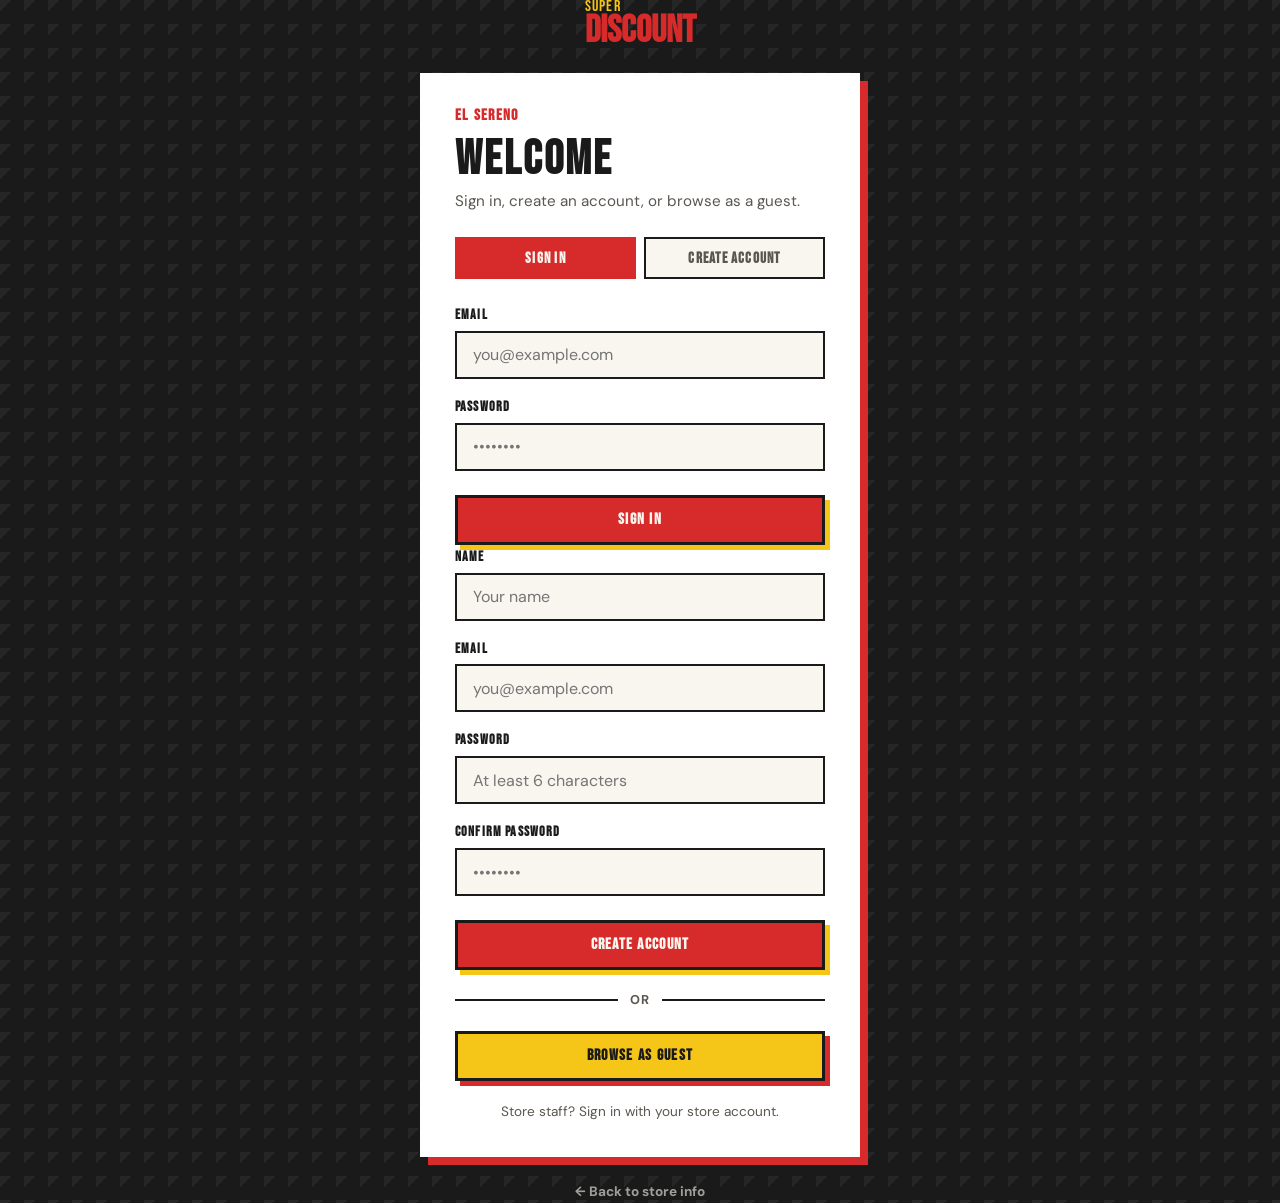
==== cart.html @ e653a316 "Standalone Super Discount shop (catalog, cart, product pages) Separates the e-commerce shop from the" ====
<!DOCTYPE html>
<html lang="en">
<head>
    <meta charset="UTF-8">
    <meta name="viewport" content="width=device-width, initial-scale=1.0">
    <meta name="description" content="Review your order from Super Discount El Sereno. Call (323) 223-8115 to confirm pickup at 3118 N Eastern Ave.">
    <meta name="theme-color" content="#D72B2B">
    <link rel="apple-touch-icon" sizes="180x180" href="apple-touch-icon.png">
    <title>Cart | Super Discount El Sereno</title>
    <link rel="preconnect" href="https://fonts.googleapis.com">
    <link rel="preconnect" href="https://fonts.gstatic.com" crossorigin>
    <link href="https://fonts.googleapis.com/css2?family=Bebas+Neue&family=DM+Sans:wght@400;500;700&display=swap" rel="stylesheet">
    <link rel="stylesheet" href="css/styles.css">
</head>
<body>
    <a class="skip-link" href="#main">Skip to content</a>

    <header class="site-header">
        <nav class="nav" aria-label="Main navigation">
            <a class="logo" href="https://epicsereno.github.io/superdiscount/" aria-label="Super Discount home">
                <span>Super</span>
                <strong>Discount</strong>
            </a>
            <button class="menu-toggle" type="button" aria-expanded="false" aria-controls="nav-links">
                <span></span>
                <span></span>
                <span></span>
                <span class="sr-only">Menu</span>
            </button>
            <ul class="nav-links" id="nav-links">
                <li><a href="https://epicsereno.github.io/superdiscount/#services">Services</a></li>
                <li><a href="https://epicsereno.github.io/superdiscount/#about">About</a></li>
                <li><a href="https://epicsereno.github.io/superdiscount/#location">Find Us</a></li>
                <li><a href="index.html">Shop</a></li>
                <li>
                    <a href="cart.html" class="cart-link" aria-label="View cart" aria-current="page">
                        <svg width="22" height="22" viewBox="0 0 24 24" fill="none" stroke="currentColor" stroke-width="2.5" stroke-linecap="round" stroke-linejoin="round" aria-hidden="true">
                            <path d="M6 2 3 6v14a2 2 0 0 0 2 2h14a2 2 0 0 0 2-2V6l-3-4z"/>
                            <line x1="3" y1="6" x2="21" y2="6"/>
                            <path d="M16 10a4 4 0 0 1-8 0"/>
                        </svg>
                        <span class="cart-count" id="cart-count" hidden>0</span>
                    </a>
                </li>
                <li id="nav-signout" hidden>
                    <button class="nav-signout-btn" onclick="Auth.logout()">Sign Out</button>
                </li>
            </ul>
        </nav>
    </header>

    <main id="main">
        <section class="shop-hero">
            <div class="container">
                <p class="eyebrow">Your Order</p>
                <h1 class="shop-title">Cart</h1>
                <p class="shop-subtitle">Review your items, then call us to confirm pickup or place your order.</p>
            </div>
        </section>

        <section class="cart-section">
            <div class="container cart-layout">
                <div>
                    <div id="cart-items" aria-live="polite"></div>
                    <p class="cart-empty" id="cart-empty" hidden>
                        Your cart is empty. <a href="index.html">Browse the shop</a> to add items.
                    </p>
                </div>

                <aside class="cart-summary" id="cart-summary" hidden aria-label="Order summary">
                    <h2>Order Summary</h2>
                    <div class="summary-row">
                        <span id="cart-count-items">0 items</span>
                        <strong id="cart-subtotal">$0.00</strong>
                    </div>
                    <p class="summary-note">Prices are approximate. Final total confirmed at pickup or by phone. EBT accepted in store.</p>
                    <a href="tel:+13232238115" class="btn btn-primary">Call to Order: (323) 223-8115</a>
                    <a href="index.html" class="btn btn-secondary">Continue Shopping</a>
                    <button class="btn btn-ghost" id="clear-cart">Clear Cart</button>
                </aside>
            </div>
        </section>
    </main>

    <footer class="site-footer">
        <div class="container footer-layout">
            <p><strong>Super Discount</strong><br>3118 N Eastern Ave, Los Angeles, CA 90032</p>
            <p><strong>Hours</strong><br>9:30 AM–9 PM daily</p>
            <p><a href="tel:+13232238115">(323) 223-8115</a></p>
            <p>&copy; 2026 Super Discount El Sereno.</p>
        </div>
    </footer>

    <script src="js/main.js"></script>
    <script src="js/auth.js"></script>
    <script>Auth.requireAuth();</script>
    <script src="js/cart.js"></script>
    <script src="js/cart-page.js"></script>
</body>
</html>
---- css/styles.css ----
:root {
    --color-primary: #D72B2B;
    --color-secondary: #F5C518;
    --color-background: #F9F6F0;
    --color-text: #1A1A1A;
    --color-accent: #1B2A4A;
    --color-muted: #5B5650;
    --color-surface: #FFFFFF;
    --color-line: #1A1A1A;
    --shadow-sign: 7px 7px 0 rgba(26, 26, 26, 0.18);
    --shadow-lift: 0 8px 24px rgba(26, 26, 26, 0.12);
}

* {
    box-sizing: border-box;
}

html {
    scroll-behavior: smooth;
}

body {
    margin: 0;
    color: var(--color-text);
    font-family: "DM Sans", Arial, sans-serif;
    font-size: 17px;
    line-height: 1.6;
    background:
        linear-gradient(90deg, rgba(26, 26, 26, 0.035) 1px, transparent 1px) 0 0 / 32px 32px,
        linear-gradient(rgba(26, 26, 26, 0.025) 1px, transparent 1px) 0 0 / 32px 32px,
        var(--color-background);
}

body.menu-open {
    overflow: hidden;
}

img,
svg {
    display: block;
}

img {
    max-width: 100%;
}

a {
    color: inherit;
}

.skip-link,
.sr-only {
    position: absolute;
    width: 1px;
    height: 1px;
    padding: 0;
    overflow: hidden;
    clip: rect(0, 0, 0, 0);
    white-space: nowrap;
    border: 0;
}

.skip-link:focus {
    top: 1rem;
    left: 1rem;
    z-index: 2000;
    width: auto;
    height: auto;
    padding: 0.75rem 1rem;
    clip: auto;
    color: var(--color-background);
    background: var(--color-primary);
}

.site-header {
    position: sticky;
    top: 0;
    z-index: 1000;
    color: var(--color-background);
    background: var(--color-text);
    border-bottom: 4px solid var(--color-secondary);
    transition: box-shadow 180ms ease;
}

.site-header.is-scrolled {
    box-shadow: 0 8px 22px rgba(26, 26, 26, 0.2);
}

.nav,
.container {
    width: min(1120px, calc(100% - 32px));
    margin: 0 auto;
}

.nav {
    display: flex;
    align-items: center;
    justify-content: space-between;
    min-height: 72px;
}

.logo {
    display: inline-flex;
    flex-direction: column;
    color: var(--color-background);
    font-family: "Bebas Neue", Impact, sans-serif;
    line-height: 0.9;
    text-decoration: none;
    text-transform: uppercase;
}

.logo span {
    color: var(--color-secondary);
    font-size: 1rem;
    font-weight: 700;
    letter-spacing: 0.08em;
}

.logo strong {
    color: var(--color-primary);
    font-size: 1.85rem;
    font-weight: 800;
}

.nav-links {
    display: flex;
    align-items: center;
    gap: 1.35rem;
    margin: 0;
    padding: 0;
    list-style: none;
}

.nav-links a {
    position: relative;
    color: var(--color-background);
    font-size: 0.78rem;
    font-weight: 700;
    letter-spacing: 0.08em;
    text-decoration: none;
    text-transform: uppercase;
}

.nav-links a::after {
    position: absolute;
    right: 0;
    bottom: -0.42rem;
    left: 0;
    height: 3px;
    content: "";
    background: var(--color-primary);
    transform: scaleX(0);
    transform-origin: left;
    transition: transform 180ms ease;
}

.nav-links a:hover::after,
.nav-links a:focus-visible::after {
    transform: scaleX(1);
}

.nav-links a[aria-current="page"]::after {
    transform: scaleX(1);
}

.menu-toggle {
    display: none;
    width: 44px;
    height: 44px;
    padding: 0;
    color: var(--color-background);
    background: transparent;
    border: 2px solid rgba(250, 247, 242, 0.45);
    border-radius: 0;
    cursor: pointer;
}

.menu-toggle span:not(.sr-only) {
    display: block;
    width: 20px;
    height: 2px;
    margin: 4px auto;
    background: currentColor;
}

/* ── Hero ──────────────────────────────────────────────────────── */

.hero {
    position: relative;
    display: grid;
    min-height: calc(92svh - 72px);
    padding: clamp(4.75rem, 10vw, 8rem) 1rem 2rem;
    overflow: hidden;
    color: var(--color-background);
    place-items: end center;
}

.hero::after {
    position: absolute;
    inset: 0;
    z-index: 0;
    pointer-events: none;
    content: "";
    opacity: 0.08;
    background-image: url("data:image/svg+xml,%3Csvg xmlns='http://www.w3.org/2000/svg' width='160' height='160' viewBox='0 0 160 160'%3E%3Cfilter id='n'%3E%3CfeTurbulence type='fractalNoise' baseFrequency='.9' numOctaves='4' stitchTiles='stitch'/%3E%3C/filter%3E%3Crect width='160' height='160' filter='url(%23n)' opacity='.55'/%3E%3C/svg%3E");
    mix-blend-mode: screen;
}

.hero-media {
    position: absolute;
    inset: 0;
    background:
        linear-gradient(0deg, rgba(0, 0, 0, 0.45), rgba(0, 0, 0, 0.16) 44%, rgba(0, 0, 0, 0.04)),
        linear-gradient(90deg, rgba(26, 26, 26, 0.68), rgba(26, 26, 26, 0.22) 52%, rgba(26, 26, 26, 0.54)),
        url("../public/images/storefront.webp") center/cover,
        url("../public/images/storefront.png") center/cover;
    background-color: var(--color-primary);
}

.hero-content {
    position: relative;
    z-index: 1;
    width: min(1060px, 100%);
}

.eyebrow {
    margin: 0 0 0.75rem;
    color: var(--color-primary);
    font-family: "Bebas Neue", Impact, sans-serif;
    font-size: 1rem;
    font-weight: 800;
    letter-spacing: 0.08em;
    line-height: 1;
    text-transform: uppercase;
}

.hero .eyebrow {
    display: inline-block;
    padding-left: 0.8rem;
    color: var(--color-background);
    border-left: 5px solid var(--color-primary);
    text-shadow: 0 2px 10px rgba(0, 0, 0, 0.75);
}

h1,
h2,
h3,
p {
    margin-top: 0;
}

h1,
h2,
h3 {
    font-family: "Bebas Neue", Impact, sans-serif;
    letter-spacing: 0.05em;
    font-weight: 800;
    text-transform: uppercase;
}

h1 {
    max-width: 900px;
    margin-bottom: 0.85rem;
    color: var(--color-secondary);
    font-size: clamp(4.2rem, 12vw, 9rem);
    line-height: 0.86;
    text-shadow: 5px 5px 0 var(--color-text);
}

h2 {
    margin-bottom: 1rem;
    font-size: clamp(2.25rem, 5vw, 4.2rem);
    line-height: 0.95;
}

h3 {
    margin-bottom: 0.65rem;
    font-size: 1.7rem;
    line-height: 1;
}

.hero-copy {
    width: min(760px, 100%);
    margin-bottom: 1.2rem;
    font-size: clamp(1.05rem, 2vw, 1.3rem);
    font-weight: 700;
    text-shadow: 0 2px 14px rgba(0, 0, 0, 0.9);
}

.hero-actions,
.inline-actions {
    display: flex;
    flex-wrap: wrap;
    gap: 0.8rem;
}

.btn {
    display: inline-flex;
    align-items: center;
    justify-content: center;
    min-height: 50px;
    padding: 14px 28px;
    color: var(--color-text);
    font-family: "Bebas Neue", Impact, sans-serif;
    font-size: 1rem;
    font-weight: 800;
    letter-spacing: 0.08em;
    line-height: 1;
    text-decoration: none;
    text-transform: uppercase;
    border: 3px solid var(--color-line);
    border-radius: 0;
    cursor: pointer;
    transition: background-color 180ms ease, color 180ms ease, transform 180ms ease;
}

.btn:hover,
.btn:focus-visible {
    transform: translateY(-2px);
}

.btn-primary {
    color: var(--color-background);
    background: var(--color-primary);
    box-shadow: 5px 5px 0 var(--color-secondary);
}

.btn-primary:hover,
.btn-primary:focus-visible {
    color: var(--color-text);
    background: var(--color-secondary);
}

.btn-secondary {
    color: var(--color-text);
    background: var(--color-secondary);
    box-shadow: 5px 5px 0 var(--color-primary);
}

.btn-secondary:hover,
.btn-secondary:focus-visible {
    color: var(--color-background);
    background: var(--color-primary);
}

.hero-store-actions {
    width: min(960px, 100%);
}

.sign-wall {
    display: flex;
    flex-wrap: wrap;
    gap: 0.45rem;
    margin: 1.6rem 0 0;
    padding: 0;
    list-style: none;
}

.sign-wall li {
    padding: 0.42rem 0.7rem;
    color: var(--color-text);
    font-family: "Bebas Neue", Impact, sans-serif;
    font-size: 0.98rem;
    font-weight: 800;
    line-height: 1;
    text-transform: uppercase;
    background: var(--color-secondary);
    border: 2px solid var(--color-line);
    box-shadow: 3px 3px 0 rgba(0, 0, 0, 0.45);
}

.sign-wall li:nth-child(3n) {
    color: var(--color-background);
    background: var(--color-primary);
}

.sign-wall li:nth-child(3n + 1) {
    color: var(--color-background);
    background: var(--color-accent);
}

.store-strip {
    display: grid;
    grid-template-columns: repeat(3, 1fr);
    gap: 1px;
    width: min(900px, 100%);
    margin: 1.8rem 0 0;
    overflow: hidden;
    background: rgba(250, 247, 242, 0.32);
    border: 3px solid rgba(250, 247, 242, 0.75);
}

.store-strip div {
    padding: 1rem;
    background: rgba(26, 26, 26, 0.76);
}

.store-strip dt {
    color: var(--color-secondary);
    font-family: "Bebas Neue", Impact, sans-serif;
    font-size: 1rem;
    font-weight: 800;
    letter-spacing: 0.04em;
    line-height: 1;
    text-transform: uppercase;
}

.store-strip dd {
    margin: 0.22rem 0 0;
    font-weight: 700;
}

/* ── Sections ──────────────────────────────────────────────────── */

.section {
    padding: clamp(4rem, 8vw, 6.5rem) 0;
    scroll-margin-top: 90px;
}

.section-heading {
    width: min(790px, 100%);
    margin: 0 auto 2.3rem;
    text-align: center;
}

/* ── Services ──────────────────────────────────────────────────── */

.service-grid {
    display: grid;
    grid-template-columns: repeat(4, 1fr);
    gap: 0.9rem;
}

.service-card {
    position: relative;
    min-height: 268px;
    padding: 1.35rem;
    overflow: hidden;
    background: var(--color-surface);
    border: 3px solid var(--color-line);
    border-left: 6px solid var(--color-secondary);
    box-shadow: var(--shadow-sign);
    transition: box-shadow 180ms ease, transform 180ms ease;
}

.service-card:nth-child(even) {
    background: #FFF4BF;
}

.service-card:hover,
.service-card:focus-within {
    box-shadow: var(--shadow-lift);
    transform: translateY(-2px);
}

.service-card::after {
    position: absolute;
    right: -0.18rem;
    bottom: -0.6rem;
    color: rgba(215, 43, 43, 0.08);
    font-family: "Bebas Neue", Impact, sans-serif;
    font-size: 9rem;
    line-height: 0.8;
    content: attr(data-number);
}

.card-number {
    position: relative;
    z-index: 1;
    display: block;
    margin-bottom: 1.15rem;
    color: var(--color-primary);
    font-family: "Bebas Neue", Impact, sans-serif;
    font-size: 3.4rem;
    line-height: 0.85;
}

.service-card h3,
.service-card p {
    position: relative;
    z-index: 1;
}

.service-card p {
    margin-bottom: 0;
    color: var(--color-muted);
}

/* ── About ─────────────────────────────────────────────────────── */

.about-section {
    color: var(--color-background);
    background:
        linear-gradient(135deg, rgba(255, 255, 255, 0.08) 25%, transparent 25%) 0 0 / 24px 24px,
        var(--color-primary);
}

.about-layout,
.location-layout,
.footer-layout {
    display: grid;
    align-items: center;
    gap: 2rem;
}

.about-layout {
    grid-template-columns: minmax(0, 850px);
    justify-content: center;
}

.lead {
    color: rgba(249, 246, 240, 0.86);
    font-size: 1.13rem;
}

.pull-quote {
    margin-bottom: 1rem;
    color: var(--color-secondary);
    font-family: "Bebas Neue", Impact, sans-serif;
    font-size: clamp(3rem, 7vw, 5.7rem);
    letter-spacing: 0.05em;
    line-height: 0.88;
    text-transform: uppercase;
    text-shadow: 4px 4px 0 rgba(26, 26, 26, 0.25);
}

.check-list {
    display: grid;
    gap: 12px;
    margin: 1.55rem 0 0;
    padding: 0;
    list-style: none;
}

.check-list li {
    padding: 0.8rem 0.95rem;
    font-weight: 700;
    background: rgba(26, 26, 26, 0.2);
    border-left: 3px solid var(--color-secondary);
}

/* ── Location ──────────────────────────────────────────────────── */

.location-section {
    color: var(--color-background);
    background: var(--color-text);
}

.location-section .eyebrow,
.location-section h2 {
    color: var(--color-secondary);
}

.location-layout {
    grid-template-columns: 0.75fr 1.25fr;
}

address {
    margin-bottom: 1rem;
    font-style: normal;
    font-weight: 700;
}

.location-note {
    color: rgba(249, 246, 240, 0.82);
}

.map-panel {
    min-height: 430px;
    overflow: hidden;
    background: var(--color-primary);
    border: 4px solid var(--color-secondary);
    box-shadow: 7px 7px 0 rgba(245, 197, 24, 0.22);
}

.map-panel iframe {
    display: block;
    width: 100%;
    height: 430px;
    border: 0;
}

/* ── Footer ────────────────────────────────────────────────────── */

.site-footer {
    padding: 2.5rem 0;
    color: var(--color-background);
    background: var(--color-text);
    border-top: 6px solid var(--color-primary);
}

.footer-layout {
    grid-template-columns: 1fr auto auto auto;
    align-items: end;
}

.footer-layout p {
    margin: 0;
}

.footer-layout strong {
    color: var(--color-primary);
}

.footer-layout a {
    color: var(--color-primary);
    font-weight: 800;
    text-decoration: none;
}

/* ── Login page ─────────────────────────────────────────────────  */

.login-page {
    display: flex;
    min-height: 100svh;
    align-items: center;
    justify-content: center;
    background:
        linear-gradient(135deg, rgba(255,255,255,0.05) 25%, transparent 25%) 0 0 / 24px 24px,
        var(--color-text);
}

.login-wrap {
    display: flex;
    flex-direction: column;
    align-items: center;
    width: min(440px, calc(100% - 2rem));
    gap: 1.5rem;
}

.login-logo {
    display: inline-flex;
    flex-direction: column;
    color: var(--color-background);
    font-family: "Bebas Neue", Impact, sans-serif;
    line-height: 0.9;
    text-decoration: none;
    text-transform: uppercase;
}

.login-logo span {
    color: var(--color-secondary);
    font-size: 1rem;
    letter-spacing: 0.08em;
}

.login-logo strong {
    color: var(--color-primary);
    font-size: 2.4rem;
}

.login-card {
    width: 100%;
    padding: 2rem;
    background: var(--color-surface);
    border: 3px solid rgba(249, 246, 240, 0.15);
    box-shadow: 8px 8px 0 var(--color-primary);
}

.login-heading {
    margin-bottom: 0.3rem;
    color: var(--color-text);
    font-size: 3rem;
    line-height: 1;
    text-shadow: none;
}

.login-sub {
    margin-bottom: 1.5rem;
    color: var(--color-muted);
    font-size: 0.95rem;
}

.login-form {
    display: flex;
    flex-direction: column;
    gap: 1rem;
}

.field-group {
    display: flex;
    flex-direction: column;
    gap: 0.3rem;
}

.field-label {
    color: var(--color-text);
    font-family: "Bebas Neue", Impact, sans-serif;
    font-size: 0.9rem;
    font-weight: 800;
    letter-spacing: 0.08em;
    text-transform: uppercase;
}

.field-input {
    height: 48px;
    padding: 0 1rem;
    color: var(--color-text);
    font-family: "DM Sans", Arial, sans-serif;
    font-size: 1rem;
    background: var(--color-background);
    border: 2px solid var(--color-line);
    border-radius: 0;
    outline: none;
    transition: border-color 140ms ease;
}

.field-input:focus {
    border-color: var(--color-primary);
}

.login-error {
    margin: 0;
    padding: 0.65rem 0.85rem;
    color: var(--color-background);
    font-size: 0.88rem;
    font-weight: 700;
    background: var(--color-primary);
    border-left: 4px solid #8B0000;
}

.login-submit {
    width: 100%;
    margin-top: 0.5rem;
    justify-content: center;
}

.login-tabs {
    display: flex;
    gap: 0.5rem;
    margin-bottom: 1.5rem;
}

.login-tab {
    flex: 1;
    min-height: 42px;
    padding: 0.5rem;
    color: var(--color-muted);
    font-family: "Bebas Neue", Impact, sans-serif;
    font-size: 0.95rem;
    font-weight: 800;
    letter-spacing: 0.08em;
    text-transform: uppercase;
    background: var(--color-background);
    border: 2px solid var(--color-line);
    cursor: pointer;
    transition: color 140ms ease, background-color 140ms ease;
}

.login-tab.is-active {
    color: var(--color-background);
    background: var(--color-primary);
    border-color: var(--color-primary);
}

.login-divider {
    display: flex;
    align-items: center;
    margin: 1.25rem 0;
    color: var(--color-muted);
    font-size: 0.8rem;
    font-weight: 700;
    text-transform: uppercase;
    letter-spacing: 0.08em;
}

.login-divider::before,
.login-divider::after {
    content: "";
    flex: 1;
    height: 2px;
    background: var(--color-line);
}

.login-divider span {
    padding: 0 0.75rem;
}

.login-guest {
    width: 100%;
    justify-content: center;
}

.login-help {
    margin: 1.25rem 0 0;
    color: var(--color-muted);
    font-size: 0.85rem;
    text-align: center;
}

.login-help a {
    color: var(--color-primary);
    font-weight: 700;
    text-decoration: none;
}

.login-back {
    color: rgba(249, 246, 240, 0.6);
    font-size: 0.85rem;
    font-weight: 700;
    text-decoration: none;
    transition: color 140ms ease;
}

.login-back:hover {
    color: var(--color-secondary);
}

/* ── Nav auth controls ──────────────────────────────────────────── */

.nav-signout-btn {
    padding: 0.35rem 0.75rem;
    color: var(--color-text);
    font-family: "Bebas Neue", Impact, sans-serif;
    font-size: 0.78rem;
    font-weight: 800;
    letter-spacing: 0.08em;
    text-transform: uppercase;
    background: var(--color-secondary);
    border: 2px solid var(--color-line);
    border-radius: 0;
    cursor: pointer;
    transition: background-color 140ms ease;
}

.nav-signout-btn:hover {
    background: var(--color-primary);
    color: var(--color-background);
}

/* ── Cart icon in nav ───────────────────────────────────────────── */

.cart-link {
    position: relative;
    display: inline-flex;
    align-items: center;
    color: var(--color-background);
    text-decoration: none;
}

.cart-count {
    position: absolute;
    top: -6px;
    right: -8px;
    min-width: 18px;
    height: 18px;
    padding: 0 4px;
    color: var(--color-text);
    font-size: 0.7rem;
    font-weight: 800;
    line-height: 18px;
    text-align: center;
    background: var(--color-secondary);
    border: 2px solid var(--color-text);
    border-radius: 0;
}

/* ── Shop / Cart page hero ──────────────────────────────────────── */

.shop-hero {
    padding: clamp(3rem, 6vw, 4.5rem) 0 clamp(2rem, 4vw, 3rem);
    color: var(--color-background);
    background:
        linear-gradient(135deg, rgba(255,255,255,0.06) 25%, transparent 25%) 0 0 / 24px 24px,
        var(--color-text);
    border-bottom: 5px solid var(--color-secondary);
}

.shop-hero .eyebrow {
    color: var(--color-primary);
    border-left: none;
    padding-left: 0;
    text-shadow: none;
}

.shop-title {
    margin-bottom: 0.5rem;
    color: var(--color-secondary);
    font-size: clamp(3.5rem, 10vw, 7rem);
    line-height: 0.88;
    text-shadow: 4px 4px 0 var(--color-primary);
}

.shop-subtitle {
    max-width: 640px;
    margin: 0.75rem 0 0;
    color: rgba(249, 246, 240, 0.82);
    font-size: 1.05rem;
    font-weight: 500;
}

/* ── Filter bar ─────────────────────────────────────────────────── */

.shop-filters-section {
    position: sticky;
    top: 72px;
    z-index: 900;
    padding: 0.85rem 0;
    background: var(--color-background);
    border-bottom: 3px solid var(--color-line);
}

.filter-bar {
    display: flex;
    flex-wrap: wrap;
    align-items: center;
    gap: 0.75rem;
}

.filter-pills {
    display: flex;
    flex-wrap: wrap;
    gap: 0.4rem;
    flex: 1;
}

.filter-pill {
    padding: 0.4rem 0.85rem;
    color: var(--color-text);
    font-family: "Bebas Neue", Impact, sans-serif;
    font-size: 0.92rem;
    font-weight: 800;
    letter-spacing: 0.06em;
    line-height: 1;
    text-transform: uppercase;
    background: var(--color-surface);
    border: 2px solid var(--color-line);
    border-radius: 0;
    cursor: pointer;
    transition: background-color 140ms ease, color 140ms ease;
}

.filter-pill:hover {
    background: var(--color-secondary);
}

.filter-pill.is-active {
    color: var(--color-background);
    background: var(--color-text);
    border-color: var(--color-text);
}

.search-input {
    min-width: 200px;
    height: 40px;
    padding: 0 0.9rem;
    color: var(--color-text);
    font-family: "DM Sans", Arial, sans-serif;
    font-size: 0.9rem;
    background: var(--color-surface);
    border: 2px solid var(--color-line);
    border-radius: 0;
    outline: none;
    transition: border-color 140ms ease;
}

.search-input:focus {
    border-color: var(--color-primary);
}

/* ── Product grid ───────────────────────────────────────────────── */

.shop-grid-section {
    padding: clamp(2.5rem, 5vw, 4rem) 0;
}

.product-grid {
    display: grid;
    grid-template-columns: repeat(auto-fill, minmax(230px, 1fr));
    gap: 1rem;
}

.no-results {
    padding: 3rem 0;
    color: var(--color-muted);
    font-weight: 700;
    text-align: center;
}

/* ── Product card ───────────────────────────────────────────────── */

.product-card {
    display: flex;
    flex-direction: column;
    background: var(--color-surface);
    border: 3px solid var(--color-line);
    box-shadow: var(--shadow-sign);
    transition: box-shadow 180ms ease, transform 180ms ease;
}

.product-card:hover {
    box-shadow: var(--shadow-lift);
    transform: translateY(-2px);
}

.product-img {
    position: relative;
    display: flex;
    flex-direction: column;
    align-items: flex-start;
    justify-content: flex-end;
    height: 130px;
    padding: 0.75rem;
    overflow: hidden;
    background: var(--cat-bg, var(--color-accent));
    color: var(--cat-text, var(--color-secondary));
}

.product-photo {
    position: absolute;
    inset: 0;
    width: 100%;
    height: 100%;
    object-fit: cover;
}

.product-img.has-photo .product-img-label {
    display: none;
}

.product-img-label {
    font-family: "Bebas Neue", Impact, sans-serif;
    font-size: 0.85rem;
    font-weight: 800;
    letter-spacing: 0.08em;
    line-height: 1;
    text-transform: uppercase;
    opacity: 0.65;
}

.product-badge {
    position: absolute;
    top: 0.6rem;
    right: 0.6rem;
    padding: 0.25rem 0.5rem;
    color: var(--color-text);
    font-family: "Bebas Neue", Impact, sans-serif;
    font-size: 0.78rem;
    font-weight: 800;
    letter-spacing: 0.06em;
    text-transform: uppercase;
    background: var(--color-secondary);
    border: 2px solid var(--color-line);
}

.cat-beverages        { --cat-bg: #1B2A4A; --cat-text: #F5C518; }
.cat-snacks-candy     { --cat-bg: #D72B2B; --cat-text: #F9F6F0; }
.cat-school-supplies  { --cat-bg: #F5C518; --cat-text: #1A1A1A; }
.cat-party-supplies   { --cat-bg: #1B2A4A; --cat-text: #F5C518; }
.cat-household-goods  { --cat-bg: #5B5650; --cat-text: #F9F6F0; }
.cat-personal-care    { --cat-bg: #D72B2B; --cat-text: #F9F6F0; }
.cat-spray-paint-art  { --cat-bg: #4A148C; --cat-text: #F5C518; }

.product-body {
    display: flex;
    flex-direction: column;
    flex: 1;
    padding: 1rem;
}

.product-category {
    margin: 0 0 0.25rem;
    color: var(--color-primary);
    font-family: "Bebas Neue", Impact, sans-serif;
    font-size: 0.78rem;
    font-weight: 800;
    letter-spacing: 0.08em;
    text-transform: uppercase;
}

.product-name {
    margin: 0 0 0.4rem;
    font-size: 1.2rem;
    line-height: 1.1;
}

.product-desc {
    flex: 1;
    margin: 0 0 1rem;
    color: var(--color-muted);
    font-size: 0.85rem;
    line-height: 1.45;
}

.product-footer {
    display: flex;
    align-items: center;
    justify-content: space-between;
    gap: 0.5rem;
    flex-wrap: wrap;
}

.product-price {
    color: var(--color-primary);
    font-family: "Bebas Neue", Impact, sans-serif;
    font-size: 1.5rem;
    font-weight: 800;
    line-height: 1;
}

.add-to-cart {
    min-height: 40px;
    padding: 8px 16px;
    font-size: 0.82rem;
}

.add-to-cart.is-added {
    color: var(--color-text) !important;
    background: var(--color-secondary) !important;
}

/* ── Cart page ──────────────────────────────────────────────────── */

.cart-section {
    padding: clamp(2.5rem, 5vw, 4rem) 0;
}

.cart-layout {
    display: grid;
    grid-template-columns: 1fr 360px;
    align-items: start;
    gap: 2rem;
}

.cart-item {
    display: grid;
    grid-template-columns: 1fr auto auto auto;
    align-items: center;
    gap: 1rem;
    padding: 1rem;
    background: var(--color-surface);
    border: 3px solid var(--color-line);
    border-left: 6px solid var(--color-secondary);
    margin-bottom: 0.75rem;
}

.cart-item-name {
    margin: 0 0 0.2rem;
    font-weight: 700;
    font-size: 0.97rem;
}

.cart-item-cat {
    margin: 0;
    color: var(--color-muted);
    font-size: 0.8rem;
}

.cart-item-controls {
    display: flex;
    align-items: center;
    gap: 0.5rem;
    border: 2px solid var(--color-line);
}

.qty-btn {
    display: inline-flex;
    align-items: center;
    justify-content: center;
    width: 32px;
    height: 32px;
    color: var(--color-text);
    font-size: 1.1rem;
    font-weight: 800;
    background: var(--color-background);
    border: none;
    cursor: pointer;
    transition: background-color 140ms ease;
}

.qty-btn:hover {
    background: var(--color-secondary);
}

.cart-item-qty {
    min-width: 24px;
    font-weight: 800;
    text-align: center;
}

.cart-item-price {
    font-family: "Bebas Neue", Impact, sans-serif;
    font-size: 1.25rem;
    color: var(--color-primary);
    white-space: nowrap;
}

.cart-remove {
    display: inline-flex;
    align-items: center;
    justify-content: center;
    width: 32px;
    height: 32px;
    color: var(--color-muted);
    font-size: 0.9rem;
    background: transparent;
    border: 2px solid transparent;
    cursor: pointer;
    transition: color 140ms ease, border-color 140ms ease;
}

.cart-remove:hover {
    color: var(--color-primary);
    border-color: var(--color-primary);
}

.cart-empty {
    padding: 3rem 0;
    color: var(--color-muted);
    font-weight: 700;
    font-size: 1.1rem;
}

.cart-empty a {
    color: var(--color-primary);
    font-weight: 800;
}

.cart-summary {
    position: sticky;
    top: calc(72px + 1rem);
    padding: 1.5rem;
    background: var(--color-surface);
    border: 3px solid var(--color-line);
    box-shadow: var(--shadow-sign);
}

.cart-summary h2 {
    margin-bottom: 1.25rem;
    font-size: 1.8rem;
    border-bottom: 3px solid var(--color-secondary);
    padding-bottom: 0.6rem;
}

.summary-row {
    display: flex;
    justify-content: space-between;
    align-items: baseline;
    margin-bottom: 0.75rem;
    font-weight: 700;
}

.summary-row strong {
    font-family: "Bebas Neue", Impact, sans-serif;
    font-size: 1.6rem;
    color: var(--color-primary);
}

.summary-note {
    margin: 0.75rem 0 1.25rem;
    color: var(--color-muted);
    font-size: 0.82rem;
    line-height: 1.5;
    border-left: 3px solid var(--color-secondary);
    padding-left: 0.65rem;
}

.cart-summary .btn {
    display: flex;
    width: 100%;
    margin-bottom: 0.6rem;
    justify-content: center;
}

.btn-ghost {
    color: var(--color-muted);
    background: transparent;
    border-color: var(--color-muted);
    box-shadow: none;
    font-size: 0.82rem;
}

.btn-ghost:hover,
.btn-ghost:focus-visible {
    color: var(--color-text);
    border-color: var(--color-text);
    background: transparent;
    transform: none;
}

/* ── Responsive ─────────────────────────────────────────────────── */

@media (max-width: 900px) {
    body {
        font-size: 16px;
    }

    .menu-toggle {
        display: block;
    }

    .nav-links {
        position: fixed;
        top: 72px;
        right: 0;
        left: 0;
        display: none;
        flex-direction: column;
        align-items: stretch;
        gap: 0;
        padding: 0.75rem 1rem 1.25rem;
        background: var(--color-text);
        border-bottom: 4px solid var(--color-primary);
    }

    .nav-links.is-open {
        display: flex;
    }

    .nav-links a {
        display: block;
        padding: 0.9rem 0;
    }

    .service-grid,
    .about-layout,
    .location-layout,
    .footer-layout {
        grid-template-columns: 1fr;
    }

    .footer-layout {
        align-items: start;
    }
}

@media (max-width: 640px) {
    .nav,
    .container {
        width: min(100% - 24px, 1120px);
    }

    .hero {
        min-height: calc(88svh - 72px);
        padding: 3.6rem 0.75rem 1.5rem;
    }

    .hero-media {
        background:
            linear-gradient(0deg, rgba(0, 0, 0, 0.56), rgba(0, 0, 0, 0.18) 50%, rgba(0, 0, 0, 0.08)),
            linear-gradient(90deg, rgba(26, 26, 26, 0.64), rgba(26, 26, 26, 0.2)),
            url("../public/images/storefront.webp") center/cover,
            url("../public/images/storefront.png") center/cover;
        background-color: var(--color-primary);
    }

    h1 {
        font-size: clamp(3.5rem, 20vw, 5.6rem);
    }

    .hero-actions,
    .inline-actions {
        flex-direction: column;
    }

    .btn {
        width: 100%;
    }

    .store-strip {
        grid-template-columns: 1fr;
        margin-top: 1.4rem;
    }

    .section {
        padding: 3.5rem 0;
    }

    .service-grid {
        grid-template-columns: 1fr;
    }

    .service-card {
        min-height: auto;
    }

    .map-panel,
    .map-panel iframe {
        min-height: 300px;
        height: 300px;
    }

    .cart-layout {
        grid-template-columns: 1fr;
    }

    .cart-summary {
        position: static;
    }

    .cart-item {
        grid-template-columns: 1fr auto;
        grid-template-rows: auto auto;
    }

    .cart-item-controls {
        grid-row: 2;
    }

    .cart-item-price {
        grid-column: 2;
        grid-row: 2;
    }

    .cart-remove {
        grid-column: 2;
        grid-row: 1;
    }

    .product-grid {
        grid-template-columns: repeat(auto-fill, minmax(160px, 1fr));
    }

    .filter-pills {
        gap: 0.35rem;
    }

    .search-input {
        width: 100%;
        min-width: 0;
    }
}

/* ── Product card links ─────────────────────────────────────────────── */

.product-name-link {
    color: inherit;
    text-decoration: none;
}

.product-name-link:hover,
.product-name-link:focus-visible {
    color: var(--color-primary);
    text-decoration: underline;
}

.product-img[href] {
    cursor: pointer;
}

/* ── Product detail (PDP) ───────────────────────────────────────────── */

.pdp-breadcrumb {
    padding: 1rem 0 0;
    font-family: "Bebas Neue", Impact, sans-serif;
    font-size: 0.95rem;
    letter-spacing: 0.05em;
    text-transform: uppercase;
}

.pdp-breadcrumb a {
    color: var(--color-muted);
    text-decoration: none;
}

.pdp-breadcrumb a:hover {
    color: var(--color-primary);
}

.pdp-breadcrumb span {
    color: var(--color-muted);
}

.pdp-breadcrumb [aria-current] {
    color: var(--color-text);
}

.pdp-section {
    padding: clamp(1.5rem, 4vw, 3rem) 0;
}

.pdp-loading,
.pdp-error {
    padding: 3rem 0;
    color: var(--color-muted);
    font-weight: 700;
    text-align: center;
}

.pdp-error a {
    color: var(--color-primary);
}

.pdp-layout {
    display: grid;
    grid-template-columns: minmax(0, 1.1fr) minmax(0, 1fr);
    gap: clamp(1.5rem, 4vw, 3rem);
    align-items: start;
}

.pdp-media {
    position: relative;
    display: flex;
    align-items: flex-end;
    min-height: 360px;
    padding: 1rem;
    overflow: hidden;
    background: var(--cat-bg, var(--color-accent));
    color: var(--cat-text, var(--color-secondary));
    border: 3px solid var(--color-line);
    box-shadow: var(--shadow-sign);
}

.pdp-photo {
    position: absolute;
    inset: 0;
    width: 100%;
    height: 100%;
    object-fit: cover;
}

.pdp-media.has-photo .pdp-media-label {
    display: none;
}

.pdp-media-label {
    font-family: "Bebas Neue", Impact, sans-serif;
    font-size: 1rem;
    font-weight: 800;
    letter-spacing: 0.08em;
    text-transform: uppercase;
    opacity: 0.6;
}

.pdp-name {
    margin: 0.1rem 0 0.6rem;
    font-size: clamp(2rem, 5vw, 3rem);
    line-height: 0.95;
}

.pdp-rating {
    margin: 0 0 1rem;
    font-weight: 700;
}

.pdp-rating-link {
    color: var(--color-muted);
    font-size: 0.92rem;
    text-decoration: none;
}

.pdp-rating-link:hover {
    color: var(--color-primary);
    text-decoration: underline;
}

.pdp-price {
    margin: 0 0 1rem;
    color: var(--color-primary);
    font-family: "Bebas Neue", Impact, sans-serif;
    font-size: 2.6rem;
    font-weight: 800;
    line-height: 1;
}

.pdp-desc {
    margin: 0 0 1.6rem;
    color: var(--color-text);
    font-size: 1.02rem;
    line-height: 1.55;
}

.pdp-buy {
    display: flex;
    flex-wrap: wrap;
    gap: 0.75rem;
    align-items: stretch;
    margin-bottom: 1.2rem;
}

.qty-stepper {
    display: inline-flex;
    border: 3px solid var(--color-line);
    background: var(--color-surface);
}

.qty-btn {
    width: 44px;
    color: var(--color-text);
    font-family: "Bebas Neue", Impact, sans-serif;
    font-size: 1.5rem;
    line-height: 1;
    background: var(--color-surface);
    border: none;
    cursor: pointer;
    transition: background-color 140ms ease;
}

.qty-btn:hover {
    background: var(--color-secondary);
}

.qty-input {
    width: 56px;
    text-align: center;
    color: var(--color-text);
    font-family: "Bebas Neue", Impact, sans-serif;
    font-size: 1.25rem;
    background: var(--color-surface);
    border: none;
    border-left: 3px solid var(--color-line);
    border-right: 3px solid var(--color-line);
    outline: none;
    -moz-appearance: textfield;
}

.qty-input::-webkit-outer-spin-button,
.qty-input::-webkit-inner-spin-button {
    -webkit-appearance: none;
    margin: 0;
}

.pdp-add {
    flex: 1;
    min-width: 160px;
}

.pdp-add.is-added {
    background: var(--color-accent);
    color: var(--color-background);
    box-shadow: 5px 5px 0 var(--color-secondary);
}

.pdp-note {
    margin: 0;
    color: var(--color-muted);
    font-size: 0.92rem;
    line-height: 1.5;
}

.pdp-note a {
    color: var(--color-primary);
    font-weight: 700;
}

/* ── Stars ──────────────────────────────────────────────────────────── */

.stars {
    display: inline-flex;
    letter-spacing: 0.05em;
    vertical-align: middle;
}

.star {
    color: rgba(26, 26, 26, 0.22);
    font-size: 1.05rem;
    line-height: 1;
}

.star.is-full {
    color: var(--color-secondary);
    text-shadow: 0 0 1px var(--color-line);
}

/* ── Reviews ────────────────────────────────────────────────────────── */

.reviews-section {
    padding: clamp(2.5rem, 5vw, 4rem) 0;
    background: var(--color-surface);
    border-top: 3px solid var(--color-line);
    border-bottom: 3px solid var(--color-line);
}

.reviews-heading {
    margin: 0 0 0.4rem;
    font-size: clamp(1.8rem, 4vw, 2.4rem);
}

.reviews-summary {
    margin: 0 0 1.5rem;
    color: var(--color-muted);
    font-weight: 700;
}

.reviews-summary strong {
    color: var(--color-text);
}

.review-list {
    margin: 0 0 2.2rem;
    padding: 0;
    list-style: none;
    display: grid;
    gap: 1rem;
    max-width: 760px;
}

.review {
    padding: 1rem 1.1rem;
    background: var(--color-background);
    border: 2px solid var(--color-line);
    box-shadow: 4px 4px 0 rgba(26, 26, 26, 0.12);
}

.review-empty {
    color: var(--color-muted);
    font-weight: 700;
    box-shadow: none;
}

.review-head {
    display: flex;
    flex-wrap: wrap;
    align-items: center;
    gap: 0.6rem;
    margin-bottom: 0.4rem;
}

.review-name {
    font-family: "Bebas Neue", Impact, sans-serif;
    font-size: 1.1rem;
    letter-spacing: 0.03em;
}

.review-date {
    color: var(--color-muted);
    font-size: 0.82rem;
}

.review-text {
    margin: 0;
    line-height: 1.55;
}

.review-form {
    max-width: 520px;
    padding: 1.4rem;
    background: var(--color-background);
    border: 3px solid var(--color-line);
    box-shadow: var(--shadow-sign);
}

.review-form h3 {
    margin: 0 0 1rem;
    font-size: 1.5rem;
}

.review-form-row {
    margin-bottom: 0.9rem;
}

.review-form-row label {
    display: block;
    margin-bottom: 0.3rem;
    font-family: "Bebas Neue", Impact, sans-serif;
    font-size: 0.95rem;
    letter-spacing: 0.05em;
    text-transform: uppercase;
}

.review-form input,
.review-form select,
.review-form textarea {
    width: 100%;
    padding: 0.55rem 0.7rem;
    color: var(--color-text);
    font-family: "DM Sans", Arial, sans-serif;
    font-size: 0.95rem;
    background: var(--color-surface);
    border: 2px solid var(--color-line);
    border-radius: 0;
    outline: none;
    transition: border-color 140ms ease;
}

.review-form input:focus,
.review-form select:focus,
.review-form textarea:focus {
    border-color: var(--color-primary);
}

.review-form textarea {
    resize: vertical;
}

.review-form-msg {
    margin: 0.7rem 0 0;
    color: var(--color-primary);
    font-weight: 700;
}

/* ── Related products ───────────────────────────────────────────────── */

.related-section {
    padding: clamp(2.5rem, 5vw, 4rem) 0;
}

.related-heading {
    margin: 0 0 1.6rem;
    font-size: clamp(1.8rem, 4vw, 2.4rem);
}

@media (max-width: 760px) {
    .pdp-layout {
        grid-template-columns: 1fr;
    }

    .pdp-media {
        min-height: 240px;
    }
}
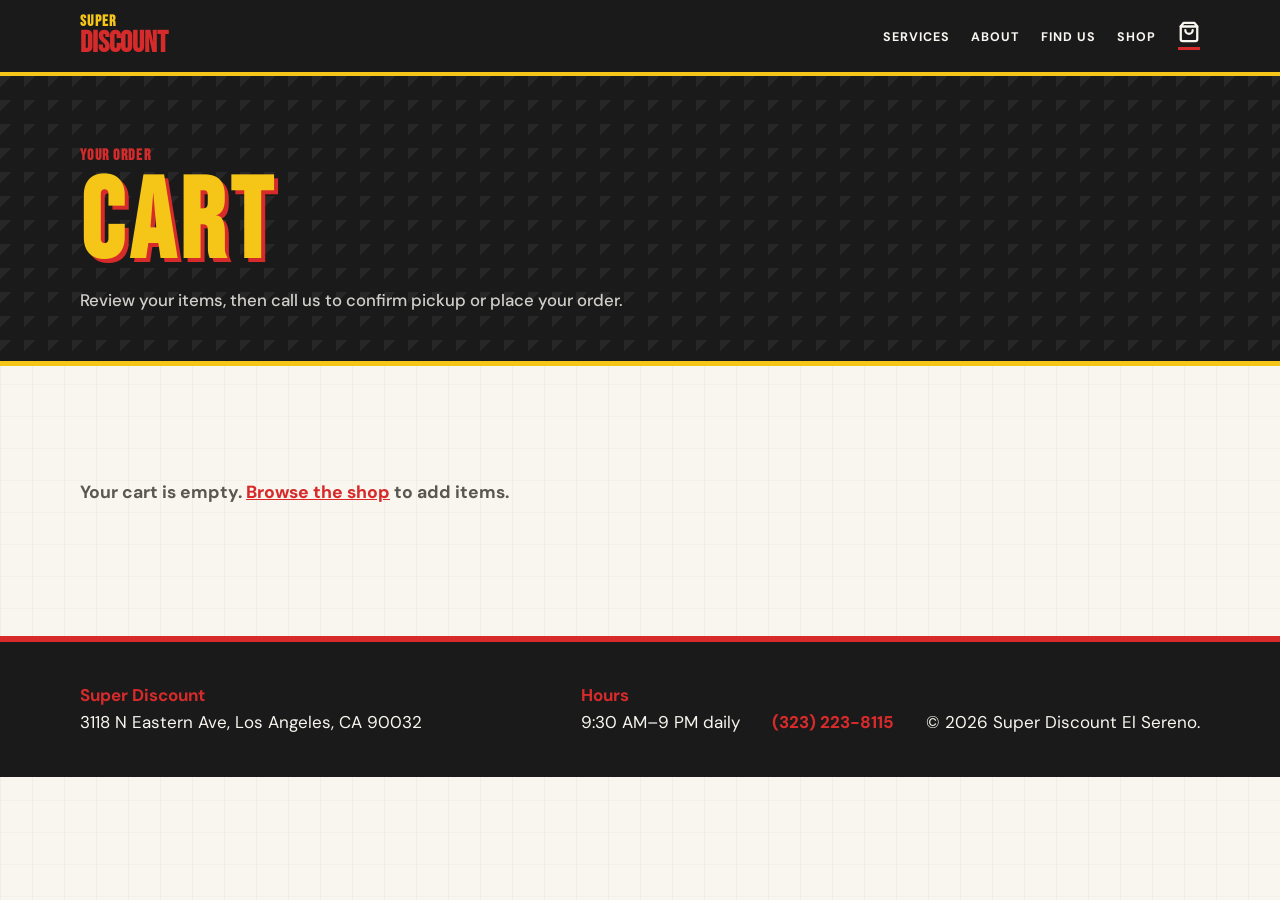
==== commit d780e014: "Open shop to public: remove login gate from catalog, product, cart Drops the Auth.requireAuth() redi" ====
--- a/cart.html
+++ b/cart.html
@@ -93,7 +93,6 @@
 
     <script src="js/main.js"></script>
     <script src="js/auth.js"></script>
-    <script>Auth.requireAuth();</script>
     <script src="js/cart.js"></script>
     <script src="js/cart-page.js"></script>
 </body>
